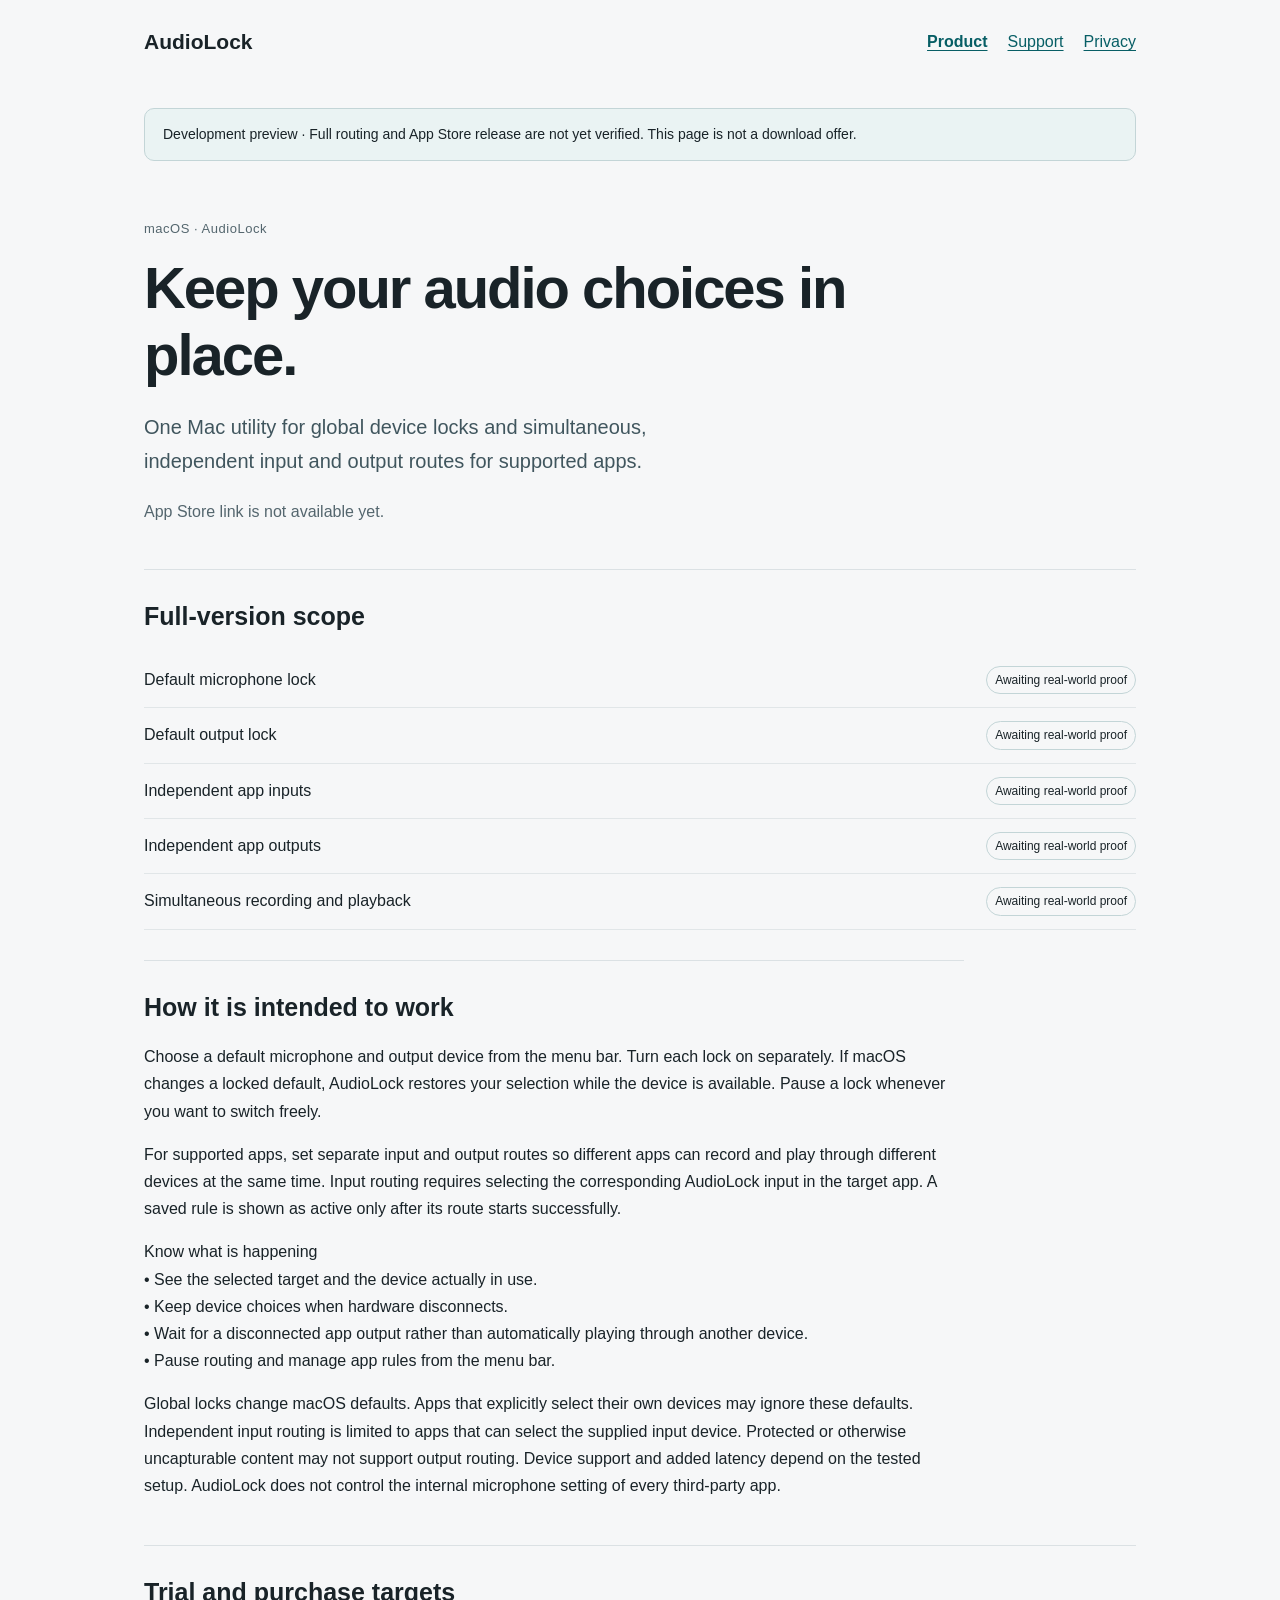
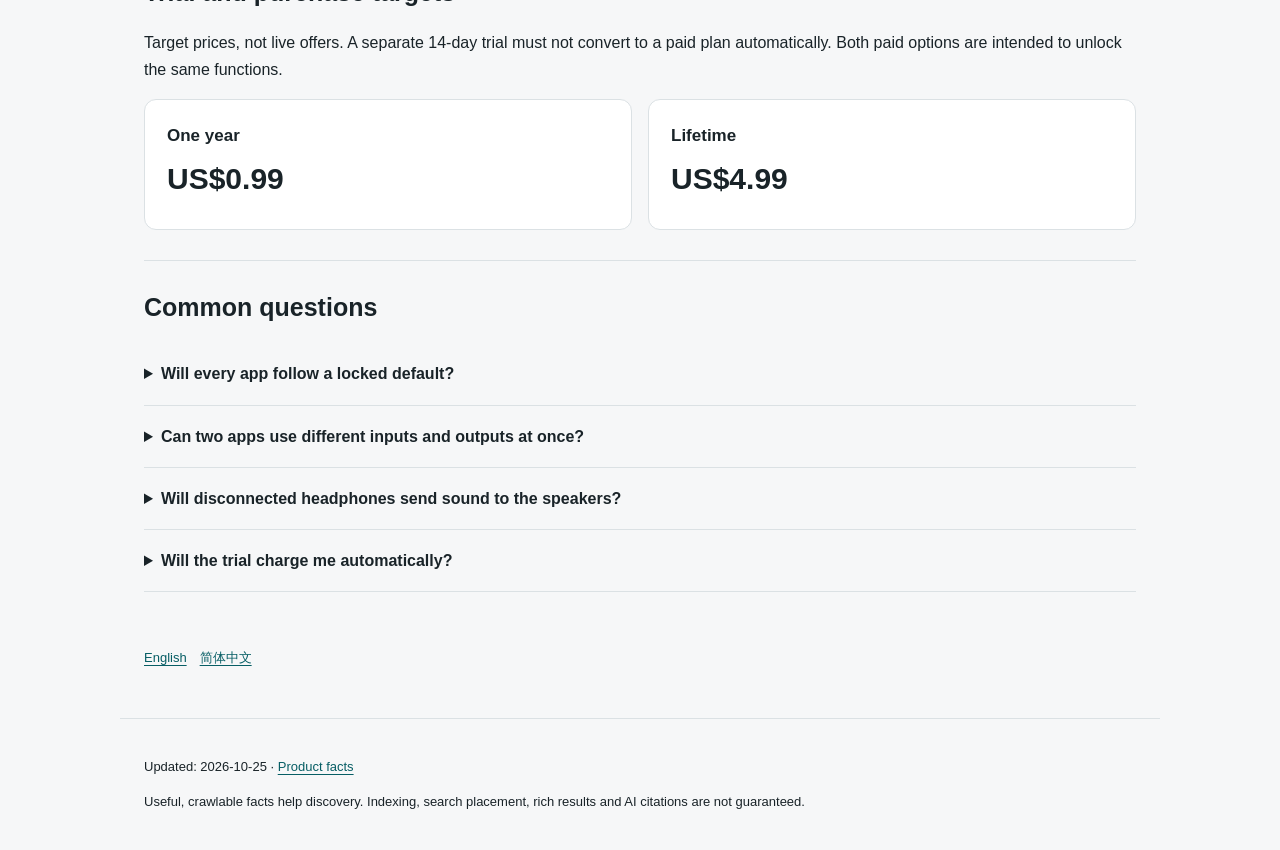
==== en-US/index.html @ 886449f1 "docs: publish AudioLock prelaunch support pages" ====
<!doctype html>
<html lang="en-US"><head><meta charset="utf-8"><meta name="viewport" content="width=device-width,initial-scale=1"><meta name="robots" content="noindex,follow"><title>AudioLock: Audio Device Lock</title><meta name="description" content="One Mac utility for global device locks and simultaneous, independent input and output routes for supported apps.">
<link rel="alternate" hreflang="en-US" href="../en-US/index.html">
<link rel="alternate" hreflang="zh-Hans" href="../zh-Hans/index.html">
<link rel="alternate" hreflang="x-default" href="../en-US/index.html"><link rel="stylesheet" href="../styles.css"><script type="application/ld+json">{"@context": "https://schema.org", "@type": "SoftwareApplication", "name": "AudioLock", "operatingSystem": "macOS", "applicationCategory": "UtilitiesApplication", "inLanguage": "en-US", "description": "One Mac utility for global device locks and simultaneous, independent input and output routes for supported apps.", "creativeWorkStatus": "In development"}</script></head><body><header><div class="top"><a class="brand" href="index.html">AudioLock</a><nav aria-label="AudioLock"><a href="index.html" aria-current="page">Product</a><a href="support.html">Support</a><a href="privacy.html">Privacy</a></nav></div></header><main><aside class="notice">Development preview · Full routing and App Store release are not yet verified. This page is not a download offer.</aside><section class="hero"><p class="eyebrow">macOS · AudioLock</p><h1>Keep your audio choices in place.</h1><p class="lead">One Mac utility for global device locks and simultaneous, independent input and output routes for supported apps.</p><p class="muted">App Store link is not available yet.</p></section><section class="section"><h2>Full-version scope</h2><div class="capability"><span>Default microphone lock</span><span class="state">Awaiting real-world proof</span></div><div class="capability"><span>Default output lock</span><span class="state">Awaiting real-world proof</span></div><div class="capability"><span>Independent app inputs</span><span class="state">Awaiting real-world proof</span></div><div class="capability"><span>Independent app outputs</span><span class="state">Awaiting real-world proof</span></div><div class="capability"><span>Simultaneous recording and playback</span><span class="state">Awaiting real-world proof</span></div></section><section class="section copy"><h2>How it is intended to work</h2><p>Choose a default microphone and output device from the menu bar. Turn each lock on separately. If macOS changes a locked default, AudioLock restores your selection while the device is available. Pause a lock whenever you want to switch freely.</p><p>For supported apps, set separate input and output routes so different apps can record and play through different devices at the same time. Input routing requires selecting the corresponding AudioLock input in the target app. A saved rule is shown as active only after its route starts successfully.</p><p>Know what is happening
• See the selected target and the device actually in use.
• Keep device choices when hardware disconnects.
• Wait for a disconnected app output rather than automatically playing through another device.
• Pause routing and manage app rules from the menu bar.</p><p>Global locks change macOS defaults. Apps that explicitly select their own devices may ignore these defaults. Independent input routing is limited to apps that can select the supplied input device. Protected or otherwise uncapturable content may not support output routing. Device support and added latency depend on the tested setup. AudioLock does not control the internal microphone setting of every third-party app.</p></section><section class="section"><h2>Trial and purchase targets</h2><p>Target prices, not live offers. A separate 14-day trial must not convert to a paid plan automatically. Both paid options are intended to unlock the same functions.</p><div class="grid"><div class="card"><h3>One year</h3><p class="price">US$0.99</p></div><div class="card"><h3>Lifetime</h3><p class="price">US$4.99</p></div></div></section><section class="section"><h2>Common questions</h2><details><summary>Will every app follow a locked default?</summary><p>No. Apps that explicitly choose a device can ignore the system default. Independent input requires selecting the supplied AudioLock input in a supported app.</p></details><details><summary>Can two apps use different inputs and outputs at once?</summary><p>That is the full-version goal. It remains unverified until two real apps pass simultaneous four-path testing; a saved rule is not proof of delivery.</p></details><details><summary>Will disconnected headphones send sound to the speakers?</summary><p>The output design keeps capture active and discards audio while waiting for the target. Real disconnect and crash behavior still requires verification; there is no blanket no-speaker guarantee.</p></details><details><summary>Will the trial charge me automatically?</summary><p>The required trial is separate and has no automatic paid conversion. Target prices are US$0.99 for one year or US$4.99 lifetime. Products and trial policy are still being validated.</p></details></section><div class="languages" aria-label="Language"><a href="../en-US/index.html" lang="en-US" hreflang="en-US">English</a><a href="../zh-Hans/index.html" lang="zh-Hans" hreflang="zh-Hans">简体中文</a></div></main><footer><p>Updated: 2026-10-25 · <a href="../facts.json">Product facts</a></p><p>Useful, crawlable facts help discovery. Indexing, search placement, rich results and AI citations are not guaranteed.</p></footer></body></html>
---- styles.css ----
*{box-sizing:border-box}html{color-scheme:light dark}body{margin:0;background:#f6f7f8;color:#192328;font:16px/1.7 -apple-system,BlinkMacSystemFont,'Segoe UI',sans-serif}a{color:#075e65;text-underline-offset:3px}a:focus-visible{outline:3px solid #00a2ae;outline-offset:4px}header,main,footer{max-width:1040px;margin:auto;padding:24px}.top{display:flex;align-items:center;justify-content:space-between;gap:24px;flex-wrap:wrap}.brand{font-size:21px;font-weight:650;text-decoration:none;color:inherit}nav{display:flex;flex-wrap:wrap;gap:20px}nav a[aria-current=page]{font-weight:650}.notice{border:1px solid #c3d5d7;background:#eaf3f3;padding:14px 18px;border-radius:10px;font-size:14px}.hero{max-width:780px;padding:44px 0 28px}.eyebrow{font-size:13px;color:#54666e;letter-spacing:.04em}h1{font-size:clamp(32px,5.5vw,58px);line-height:1.16;letter-spacing:-.035em;margin:12px 0 22px;font-weight:650}h2{font-size:25px;line-height:1.3;margin:0 0 20px}h3{font-size:17px;margin:0 0 6px}.lead{font-size:20px;color:#40565e;text-wrap:balance}.section{padding:30px 0;border-top:1px solid #dbe1e4}.grid{display:grid;grid-template-columns:repeat(auto-fit,minmax(250px,1fr));gap:16px}.card{background:#fff;border:1px solid #dbe1e4;border-radius:12px;padding:22px}.card p{margin:7px 0}.muted,small{color:#54666e}.state{font-size:12px;border:1px solid #c3d5d7;border-radius:30px;padding:3px 8px;white-space:nowrap}.capability{display:flex;justify-content:space-between;gap:18px;padding:13px 0;border-bottom:1px solid #e1e6e8}.price{font-size:30px;font-weight:650;line-height:1.4}.copy{max-width:820px}.copy p{white-space:pre-line}details{padding:17px 0;border-bottom:1px solid #dbe1e4}summary{cursor:pointer;font-weight:600}details p{max-width:820px}.languages{font-size:13px;display:flex;gap:13px;flex-wrap:wrap;margin:25px 0}footer{border-top:1px solid #dbe1e4;font-size:13px}li{margin:9px 0}.button{display:inline-block;border-radius:8px;background:#075e65;color:white;padding:10px 16px;text-decoration:none;font-weight:600}@media(prefers-color-scheme:dark){body{background:#171d20;color:#edf2f4}a{color:#8cdbde}.lead,.muted,small,.eyebrow{color:#adbfc6}.card{background:#20292e;border-color:#3b4b53}.notice{background:#21383a;border-color:#456369}.section,footer,details,.capability{border-color:#3b4b53}.state{border-color:#60777d}.button{color:#fff;background:#23666b}}@media(max-width:600px){header,main,footer{padding:18px}.hero{padding-top:22px}.state{white-space:normal}.capability{align-items:start}.lead{font-size:18px}}
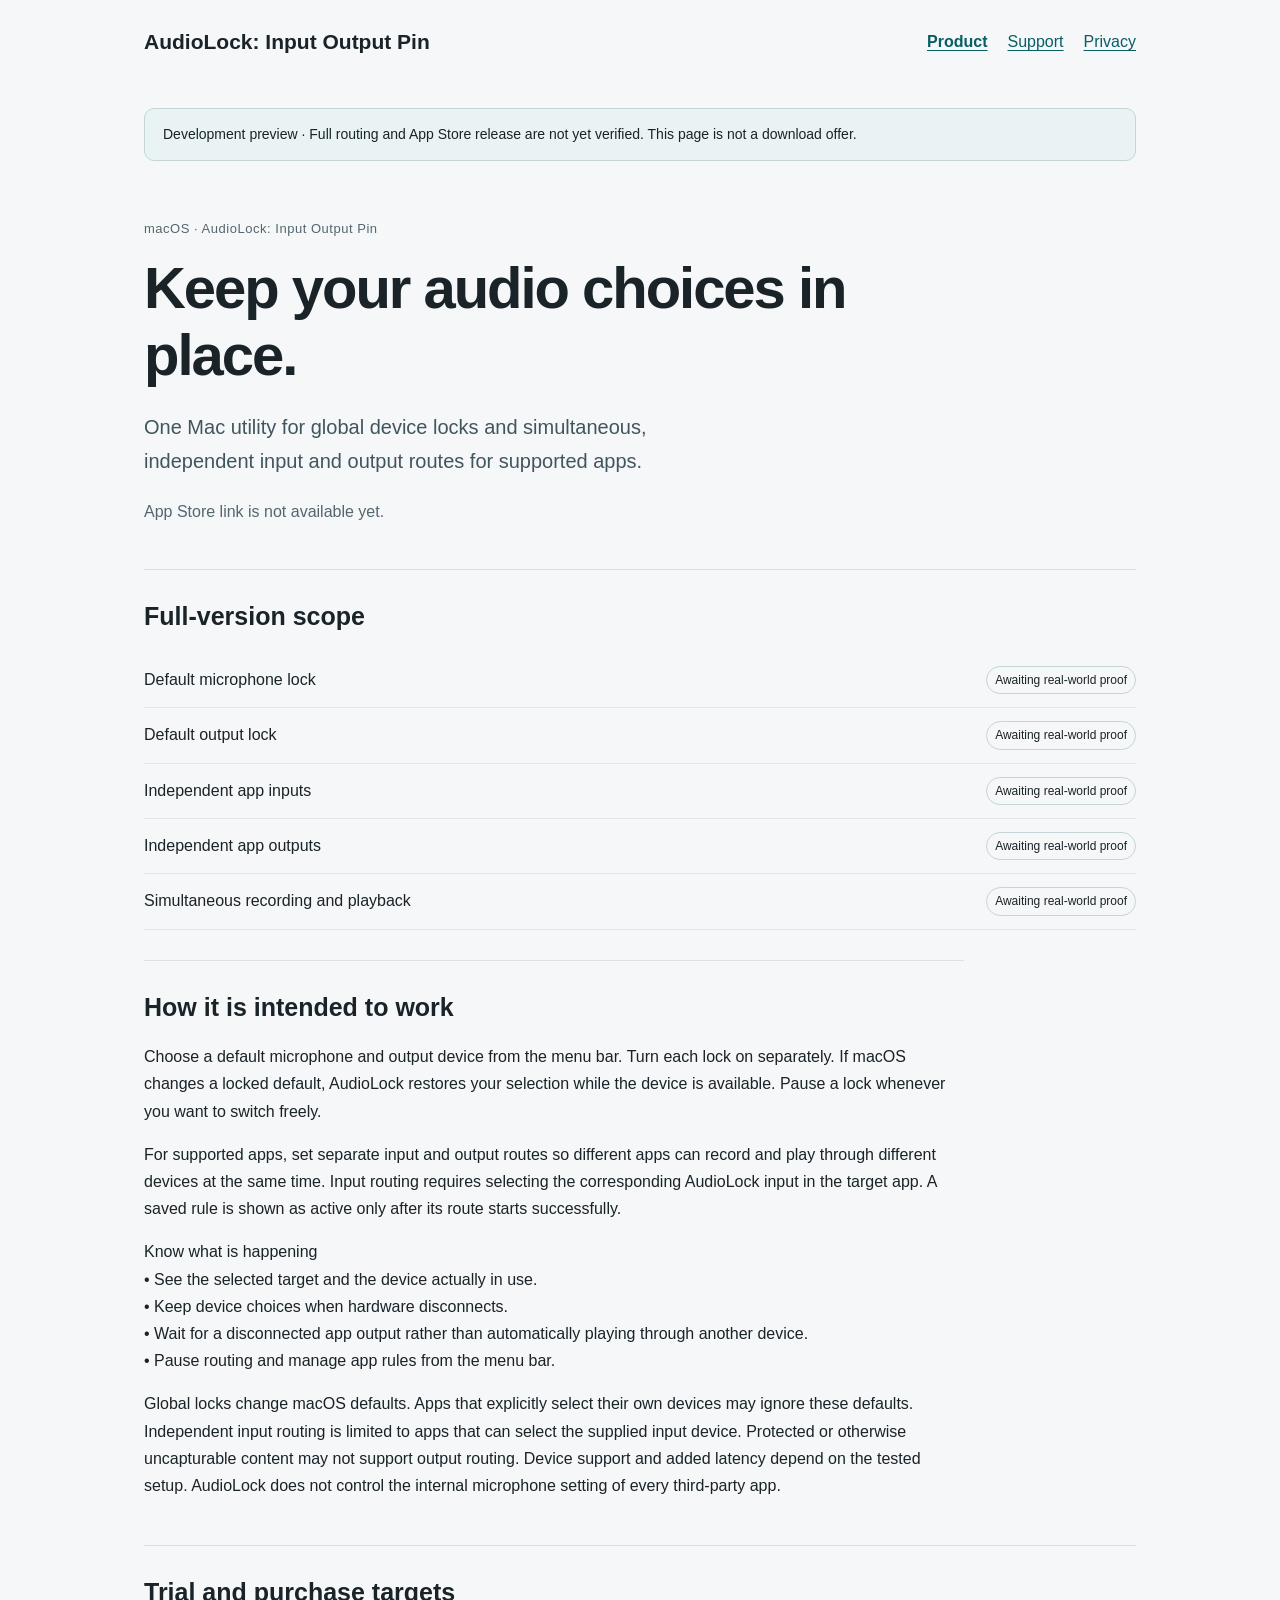
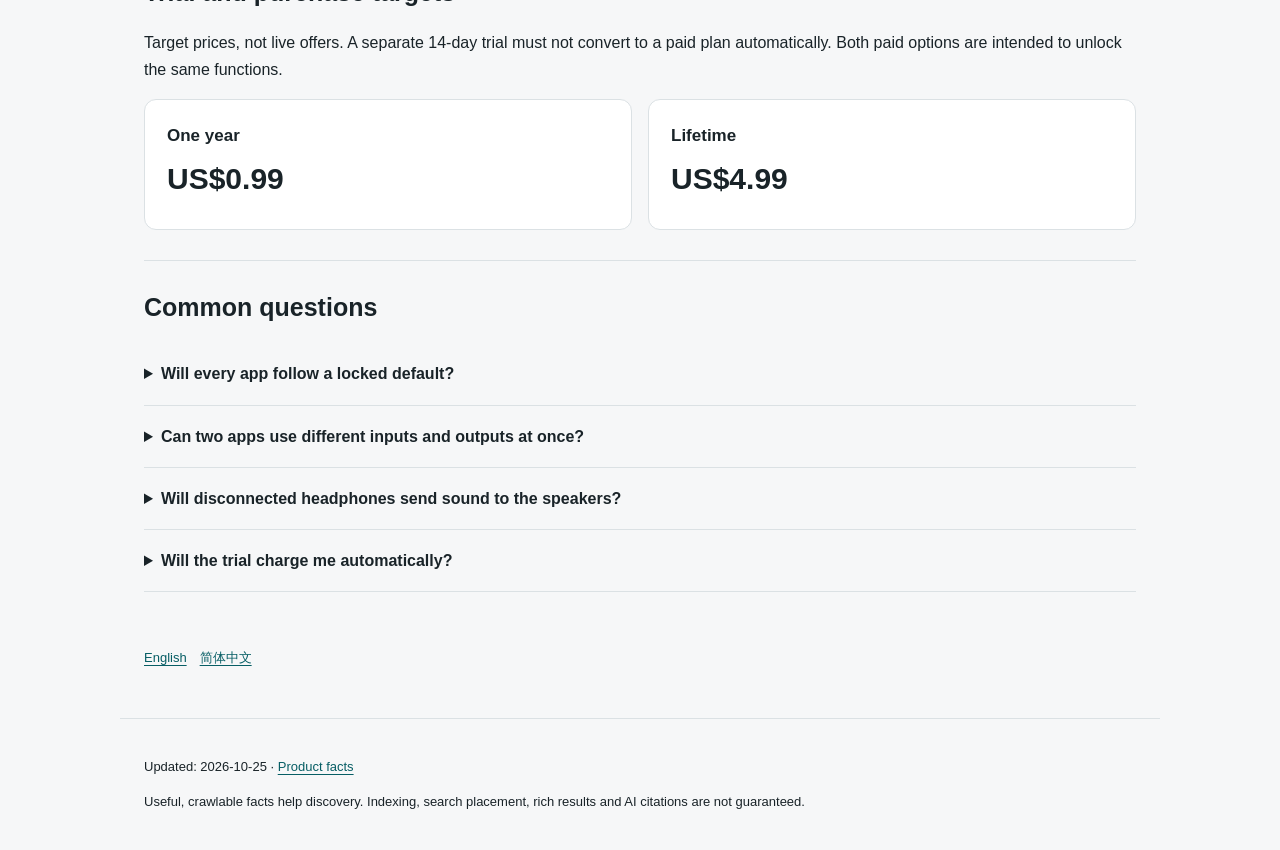
==== commit 7ff8b8e2: "docs: add verified Pages canonical and support URLs" ====
--- a/en-US/index.html
+++ b/en-US/index.html
@@ -1,8 +1,8 @@
 <!doctype html>
-<html lang="en-US"><head><meta charset="utf-8"><meta name="viewport" content="width=device-width,initial-scale=1"><meta name="robots" content="noindex,follow"><title>AudioLock: Audio Device Lock</title><meta name="description" content="One Mac utility for global device locks and simultaneous, independent input and output routes for supported apps.">
-<link rel="alternate" hreflang="en-US" href="../en-US/index.html">
-<link rel="alternate" hreflang="zh-Hans" href="../zh-Hans/index.html">
-<link rel="alternate" hreflang="x-default" href="../en-US/index.html"><link rel="stylesheet" href="../styles.css"><script type="application/ld+json">{"@context": "https://schema.org", "@type": "SoftwareApplication", "name": "AudioLock", "operatingSystem": "macOS", "applicationCategory": "UtilitiesApplication", "inLanguage": "en-US", "description": "One Mac utility for global device locks and simultaneous, independent input and output routes for supported apps.", "creativeWorkStatus": "In development"}</script></head><body><header><div class="top"><a class="brand" href="index.html">AudioLock</a><nav aria-label="AudioLock"><a href="index.html" aria-current="page">Product</a><a href="support.html">Support</a><a href="privacy.html">Privacy</a></nav></div></header><main><aside class="notice">Development preview · Full routing and App Store release are not yet verified. This page is not a download offer.</aside><section class="hero"><p class="eyebrow">macOS · AudioLock</p><h1>Keep your audio choices in place.</h1><p class="lead">One Mac utility for global device locks and simultaneous, independent input and output routes for supported apps.</p><p class="muted">App Store link is not available yet.</p></section><section class="section"><h2>Full-version scope</h2><div class="capability"><span>Default microphone lock</span><span class="state">Awaiting real-world proof</span></div><div class="capability"><span>Default output lock</span><span class="state">Awaiting real-world proof</span></div><div class="capability"><span>Independent app inputs</span><span class="state">Awaiting real-world proof</span></div><div class="capability"><span>Independent app outputs</span><span class="state">Awaiting real-world proof</span></div><div class="capability"><span>Simultaneous recording and playback</span><span class="state">Awaiting real-world proof</span></div></section><section class="section copy"><h2>How it is intended to work</h2><p>Choose a default microphone and output device from the menu bar. Turn each lock on separately. If macOS changes a locked default, AudioLock restores your selection while the device is available. Pause a lock whenever you want to switch freely.</p><p>For supported apps, set separate input and output routes so different apps can record and play through different devices at the same time. Input routing requires selecting the corresponding AudioLock input in the target app. A saved rule is shown as active only after its route starts successfully.</p><p>Know what is happening
+<html lang="en-US"><head><meta charset="utf-8"><meta name="viewport" content="width=device-width,initial-scale=1"><meta name="robots" content="noindex,follow"><title>AudioLock: Audio Device Lock</title><meta name="description" content="One Mac utility for global device locks and simultaneous, independent input and output routes for supported apps."><link rel="canonical" href="https://kaylaoneal.github.io/audiolock-support/en-US/index.html">
+<link rel="alternate" hreflang="en-US" href="https://kaylaoneal.github.io/audiolock-support/en-US/index.html">
+<link rel="alternate" hreflang="zh-Hans" href="https://kaylaoneal.github.io/audiolock-support/zh-Hans/index.html">
+<link rel="alternate" hreflang="x-default" href="https://kaylaoneal.github.io/audiolock-support/en-US/index.html"><link rel="stylesheet" href="../styles.css"><script type="application/ld+json">{"@context": "https://schema.org", "@type": "SoftwareApplication", "name": "AudioLock: Input Output Pin", "operatingSystem": "macOS", "applicationCategory": "UtilitiesApplication", "inLanguage": "en-US", "description": "One Mac utility for global device locks and simultaneous, independent input and output routes for supported apps.", "creativeWorkStatus": "In development", "url": "https://kaylaoneal.github.io/audiolock-support/en-US/index.html"}</script></head><body><header><div class="top"><a class="brand" href="index.html">AudioLock: Input Output Pin</a><nav aria-label="AudioLock: Input Output Pin"><a href="index.html" aria-current="page">Product</a><a href="support.html">Support</a><a href="privacy.html">Privacy</a></nav></div></header><main><aside class="notice">Development preview · Full routing and App Store release are not yet verified. This page is not a download offer.</aside><section class="hero"><p class="eyebrow">macOS · AudioLock: Input Output Pin</p><h1>Keep your audio choices in place.</h1><p class="lead">One Mac utility for global device locks and simultaneous, independent input and output routes for supported apps.</p><p class="muted">App Store link is not available yet.</p></section><section class="section"><h2>Full-version scope</h2><div class="capability"><span>Default microphone lock</span><span class="state">Awaiting real-world proof</span></div><div class="capability"><span>Default output lock</span><span class="state">Awaiting real-world proof</span></div><div class="capability"><span>Independent app inputs</span><span class="state">Awaiting real-world proof</span></div><div class="capability"><span>Independent app outputs</span><span class="state">Awaiting real-world proof</span></div><div class="capability"><span>Simultaneous recording and playback</span><span class="state">Awaiting real-world proof</span></div></section><section class="section copy"><h2>How it is intended to work</h2><p>Choose a default microphone and output device from the menu bar. Turn each lock on separately. If macOS changes a locked default, AudioLock restores your selection while the device is available. Pause a lock whenever you want to switch freely.</p><p>For supported apps, set separate input and output routes so different apps can record and play through different devices at the same time. Input routing requires selecting the corresponding AudioLock input in the target app. A saved rule is shown as active only after its route starts successfully.</p><p>Know what is happening
 • See the selected target and the device actually in use.
 • Keep device choices when hardware disconnects.
 • Wait for a disconnected app output rather than automatically playing through another device.
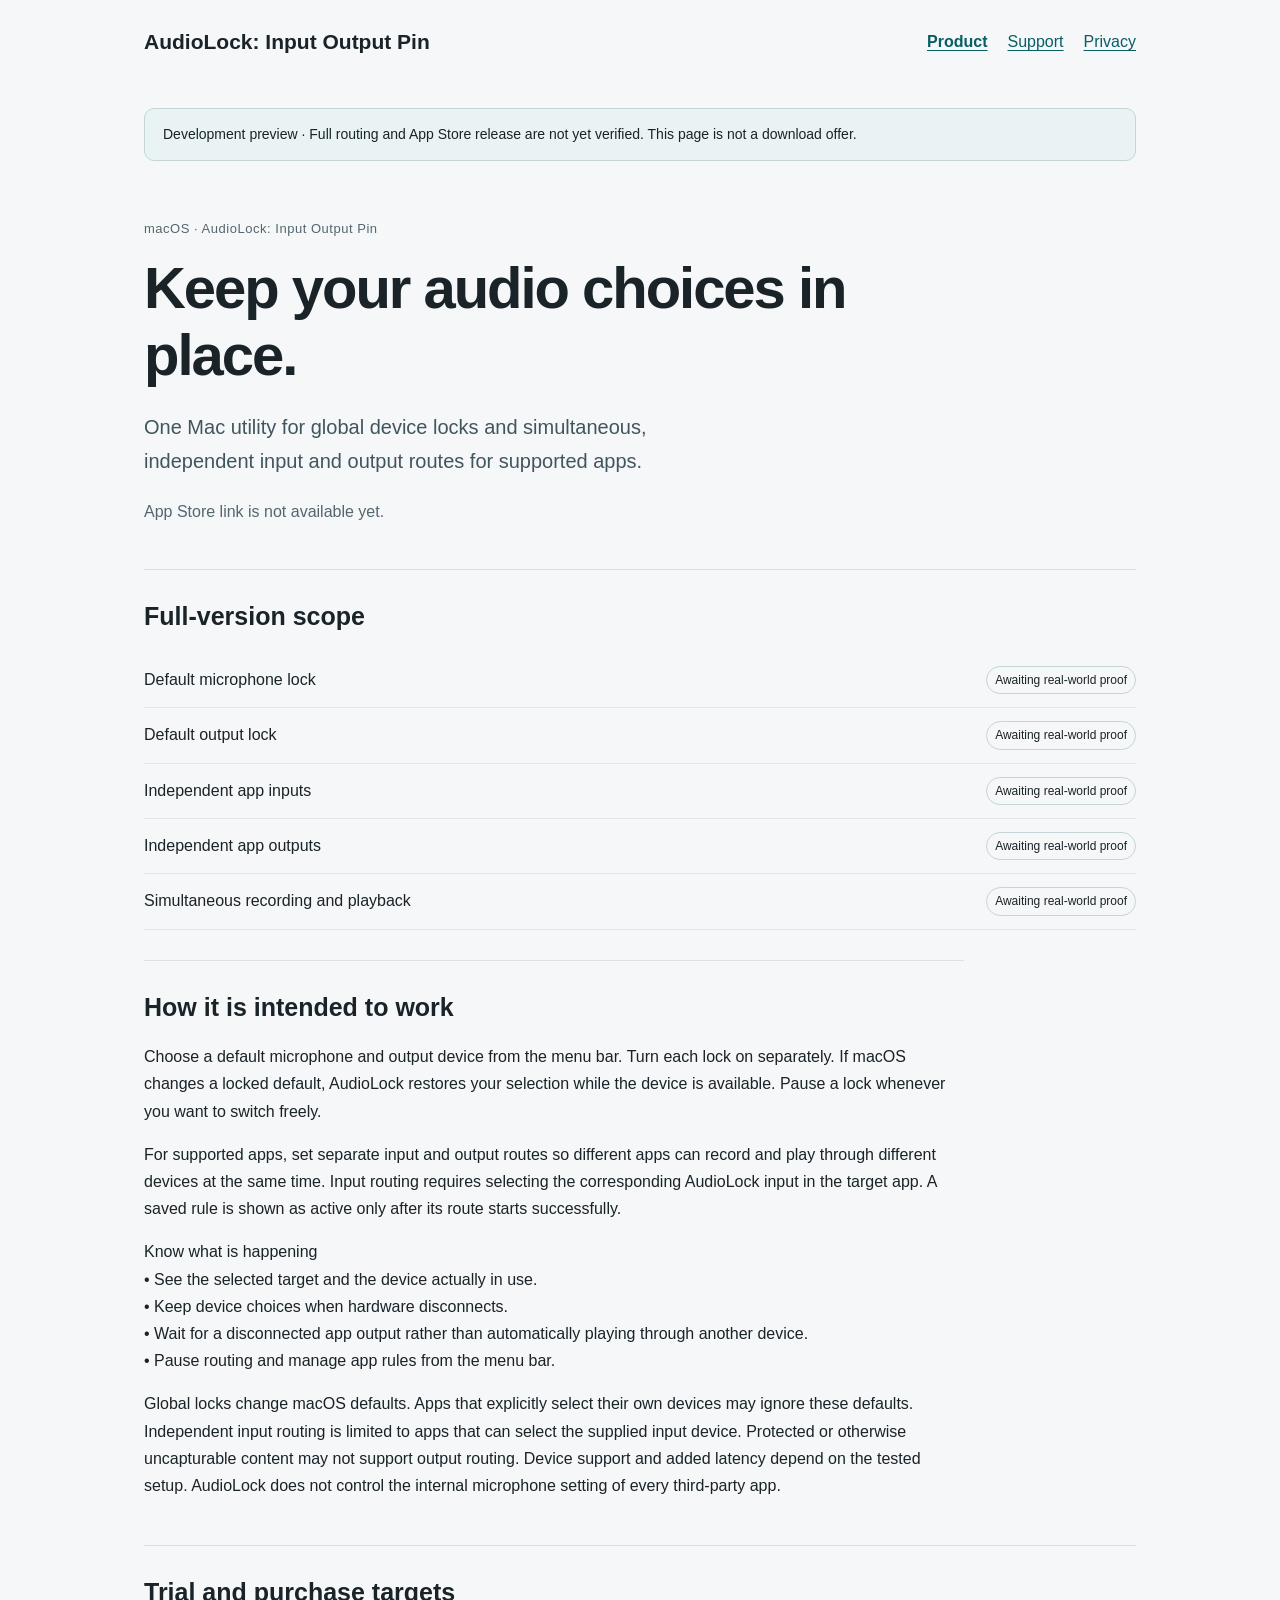
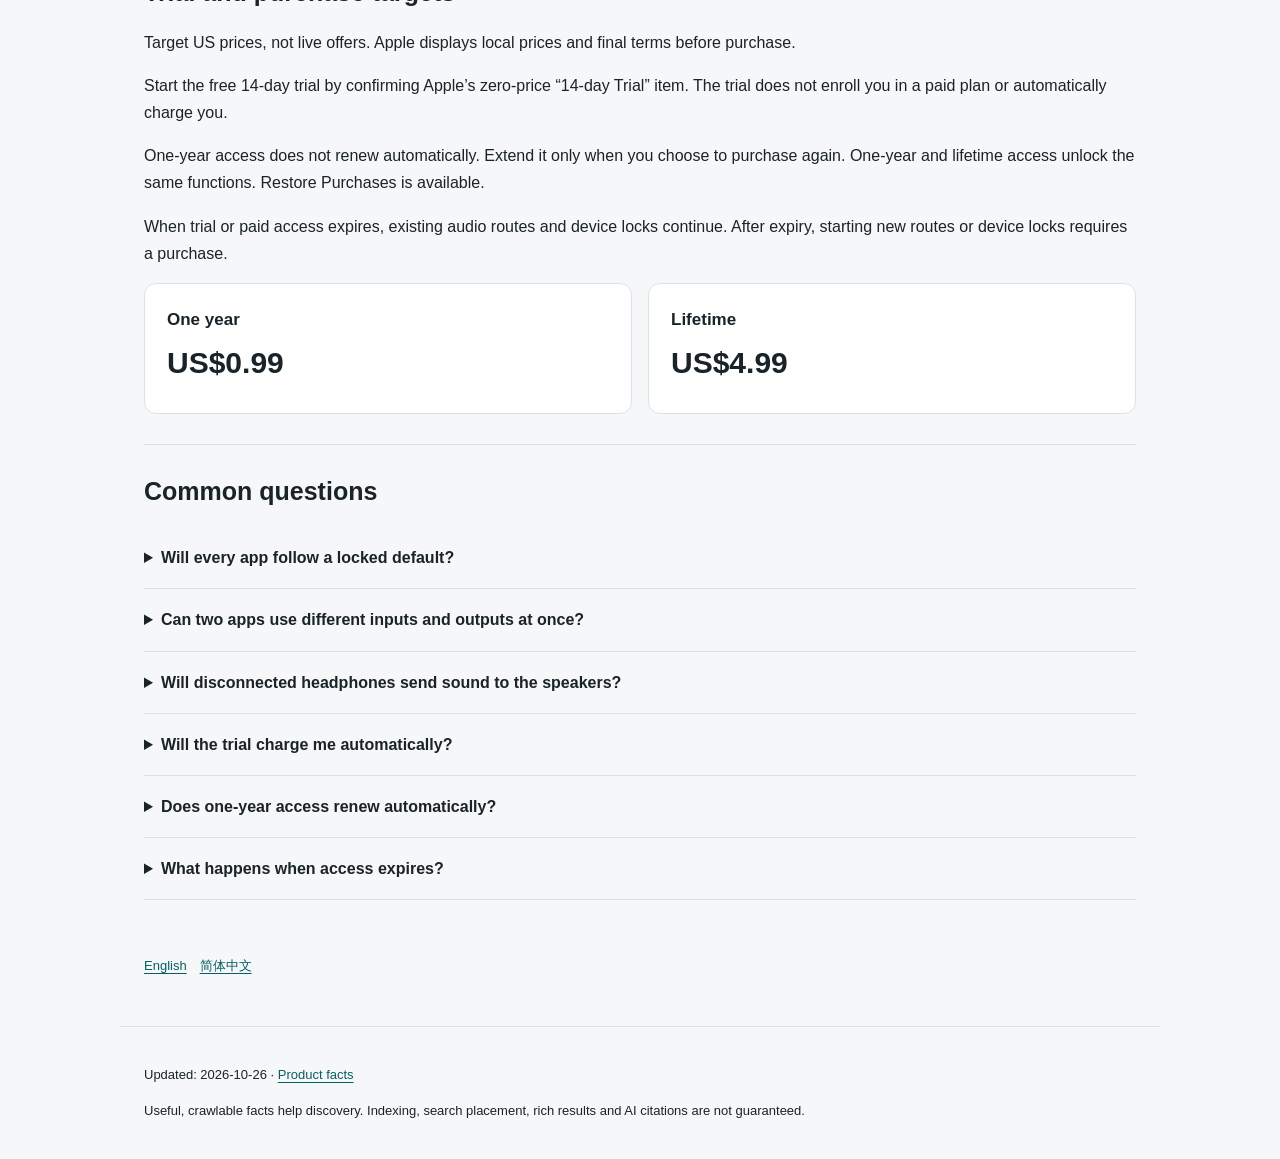
==== commit d12080de: "docs: align AudioLock brand and purchase policy" ====
--- a/en-US/index.html
+++ b/en-US/index.html
@@ -1,9 +1,9 @@
 <!doctype html>
-<html lang="en-US"><head><meta charset="utf-8"><meta name="viewport" content="width=device-width,initial-scale=1"><meta name="robots" content="noindex,follow"><title>AudioLock: Audio Device Lock</title><meta name="description" content="One Mac utility for global device locks and simultaneous, independent input and output routes for supported apps."><link rel="canonical" href="https://kaylaoneal.github.io/audiolock-support/en-US/index.html">
+<html lang="en-US"><head><meta charset="utf-8"><meta name="viewport" content="width=device-width,initial-scale=1"><meta name="robots" content="noindex,follow"><title>AudioLock: Input Output Pin</title><meta name="description" content="One Mac utility for global device locks and simultaneous, independent input and output routes for supported apps."><link rel="canonical" href="https://kaylaoneal.github.io/audiolock-support/en-US/index.html">
 <link rel="alternate" hreflang="en-US" href="https://kaylaoneal.github.io/audiolock-support/en-US/index.html">
 <link rel="alternate" hreflang="zh-Hans" href="https://kaylaoneal.github.io/audiolock-support/zh-Hans/index.html">
 <link rel="alternate" hreflang="x-default" href="https://kaylaoneal.github.io/audiolock-support/en-US/index.html"><link rel="stylesheet" href="../styles.css"><script type="application/ld+json">{"@context": "https://schema.org", "@type": "SoftwareApplication", "name": "AudioLock: Input Output Pin", "operatingSystem": "macOS", "applicationCategory": "UtilitiesApplication", "inLanguage": "en-US", "description": "One Mac utility for global device locks and simultaneous, independent input and output routes for supported apps.", "creativeWorkStatus": "In development", "url": "https://kaylaoneal.github.io/audiolock-support/en-US/index.html"}</script></head><body><header><div class="top"><a class="brand" href="index.html">AudioLock: Input Output Pin</a><nav aria-label="AudioLock: Input Output Pin"><a href="index.html" aria-current="page">Product</a><a href="support.html">Support</a><a href="privacy.html">Privacy</a></nav></div></header><main><aside class="notice">Development preview · Full routing and App Store release are not yet verified. This page is not a download offer.</aside><section class="hero"><p class="eyebrow">macOS · AudioLock: Input Output Pin</p><h1>Keep your audio choices in place.</h1><p class="lead">One Mac utility for global device locks and simultaneous, independent input and output routes for supported apps.</p><p class="muted">App Store link is not available yet.</p></section><section class="section"><h2>Full-version scope</h2><div class="capability"><span>Default microphone lock</span><span class="state">Awaiting real-world proof</span></div><div class="capability"><span>Default output lock</span><span class="state">Awaiting real-world proof</span></div><div class="capability"><span>Independent app inputs</span><span class="state">Awaiting real-world proof</span></div><div class="capability"><span>Independent app outputs</span><span class="state">Awaiting real-world proof</span></div><div class="capability"><span>Simultaneous recording and playback</span><span class="state">Awaiting real-world proof</span></div></section><section class="section copy"><h2>How it is intended to work</h2><p>Choose a default microphone and output device from the menu bar. Turn each lock on separately. If macOS changes a locked default, AudioLock restores your selection while the device is available. Pause a lock whenever you want to switch freely.</p><p>For supported apps, set separate input and output routes so different apps can record and play through different devices at the same time. Input routing requires selecting the corresponding AudioLock input in the target app. A saved rule is shown as active only after its route starts successfully.</p><p>Know what is happening
 • See the selected target and the device actually in use.
 • Keep device choices when hardware disconnects.
 • Wait for a disconnected app output rather than automatically playing through another device.
-• Pause routing and manage app rules from the menu bar.</p><p>Global locks change macOS defaults. Apps that explicitly select their own devices may ignore these defaults. Independent input routing is limited to apps that can select the supplied input device. Protected or otherwise uncapturable content may not support output routing. Device support and added latency depend on the tested setup. AudioLock does not control the internal microphone setting of every third-party app.</p></section><section class="section"><h2>Trial and purchase targets</h2><p>Target prices, not live offers. A separate 14-day trial must not convert to a paid plan automatically. Both paid options are intended to unlock the same functions.</p><div class="grid"><div class="card"><h3>One year</h3><p class="price">US$0.99</p></div><div class="card"><h3>Lifetime</h3><p class="price">US$4.99</p></div></div></section><section class="section"><h2>Common questions</h2><details><summary>Will every app follow a locked default?</summary><p>No. Apps that explicitly choose a device can ignore the system default. Independent input requires selecting the supplied AudioLock input in a supported app.</p></details><details><summary>Can two apps use different inputs and outputs at once?</summary><p>That is the full-version goal. It remains unverified until two real apps pass simultaneous four-path testing; a saved rule is not proof of delivery.</p></details><details><summary>Will disconnected headphones send sound to the speakers?</summary><p>The output design keeps capture active and discards audio while waiting for the target. Real disconnect and crash behavior still requires verification; there is no blanket no-speaker guarantee.</p></details><details><summary>Will the trial charge me automatically?</summary><p>The required trial is separate and has no automatic paid conversion. Target prices are US$0.99 for one year or US$4.99 lifetime. Products and trial policy are still being validated.</p></details></section><div class="languages" aria-label="Language"><a href="../en-US/index.html" lang="en-US" hreflang="en-US">English</a><a href="../zh-Hans/index.html" lang="zh-Hans" hreflang="zh-Hans">简体中文</a></div></main><footer><p>Updated: 2026-10-25 · <a href="../facts.json">Product facts</a></p><p>Useful, crawlable facts help discovery. Indexing, search placement, rich results and AI citations are not guaranteed.</p></footer></body></html>
+• Pause routing and manage app rules from the menu bar.</p><p>Global locks change macOS defaults. Apps that explicitly select their own devices may ignore these defaults. Independent input routing is limited to apps that can select the supplied input device. Protected or otherwise uncapturable content may not support output routing. Device support and added latency depend on the tested setup. AudioLock does not control the internal microphone setting of every third-party app.</p></section><section class="section"><h2>Trial and purchase targets</h2><p>Target US prices, not live offers. Apple displays local prices and final terms before purchase.</p><p>Start the free 14-day trial by confirming Apple’s zero-price “14-day Trial” item. The trial does not enroll you in a paid plan or automatically charge you.</p><p>One-year access does not renew automatically. Extend it only when you choose to purchase again. One-year and lifetime access unlock the same functions. Restore Purchases is available.</p><p>When trial or paid access expires, existing audio routes and device locks continue. After expiry, starting new routes or device locks requires a purchase.</p><div class="grid"><div class="card"><h3>One year</h3><p class="price">US$0.99</p></div><div class="card"><h3>Lifetime</h3><p class="price">US$4.99</p></div></div></section><section class="section"><h2>Common questions</h2><details><summary>Will every app follow a locked default?</summary><p>No. Apps that explicitly choose a device can ignore the system default. Independent input requires selecting the supplied AudioLock input in a supported app.</p></details><details><summary>Can two apps use different inputs and outputs at once?</summary><p>That is the full-version goal. It remains unverified until two real apps pass simultaneous four-path testing; a saved rule is not proof of delivery.</p></details><details><summary>Will disconnected headphones send sound to the speakers?</summary><p>The output design keeps capture active and discards audio while waiting for the target. Real disconnect and crash behavior still requires verification; there is no blanket no-speaker guarantee.</p></details><details><summary>Will the trial charge me automatically?</summary><p>No. Confirm Apple’s zero-price “14-day Trial” item to start 14 free days. It does not enroll you in a paid plan or automatically charge you.</p></details><details><summary>Does one-year access renew automatically?</summary><p>No. One-year access does not renew automatically. Extend it only when you choose to purchase again. Both paid options unlock the same functions.</p></details><details><summary>What happens when access expires?</summary><p>Existing audio routes and device locks continue. After expiry, new routes or device locks require a purchase. Restore Purchases is available for your purchases.</p></details></section><div class="languages" aria-label="Language"><a href="../en-US/index.html" lang="en-US" hreflang="en-US">English</a><a href="../zh-Hans/index.html" lang="zh-Hans" hreflang="zh-Hans">简体中文</a></div></main><footer><p>Updated: 2026-10-26 · <a href="../facts.json">Product facts</a></p><p>Useful, crawlable facts help discovery. Indexing, search placement, rich results and AI citations are not guaranteed.</p></footer></body></html>
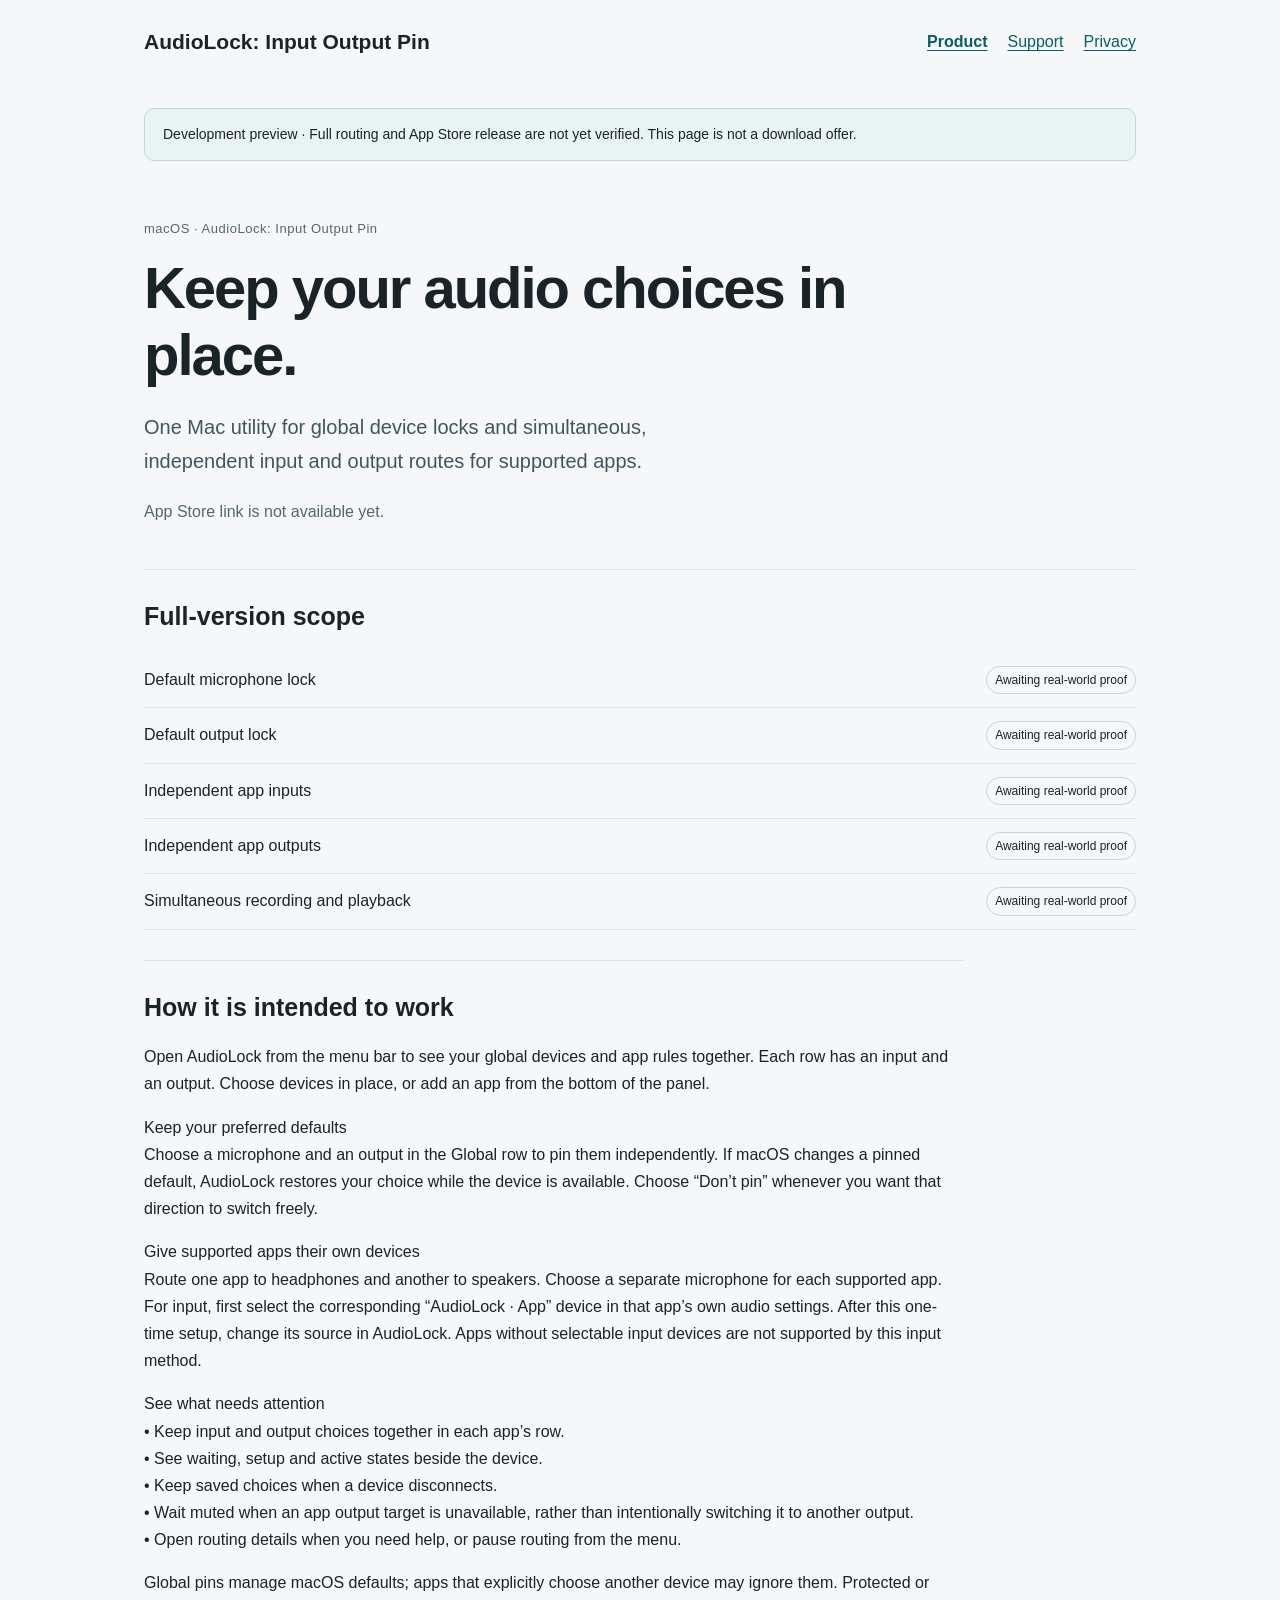
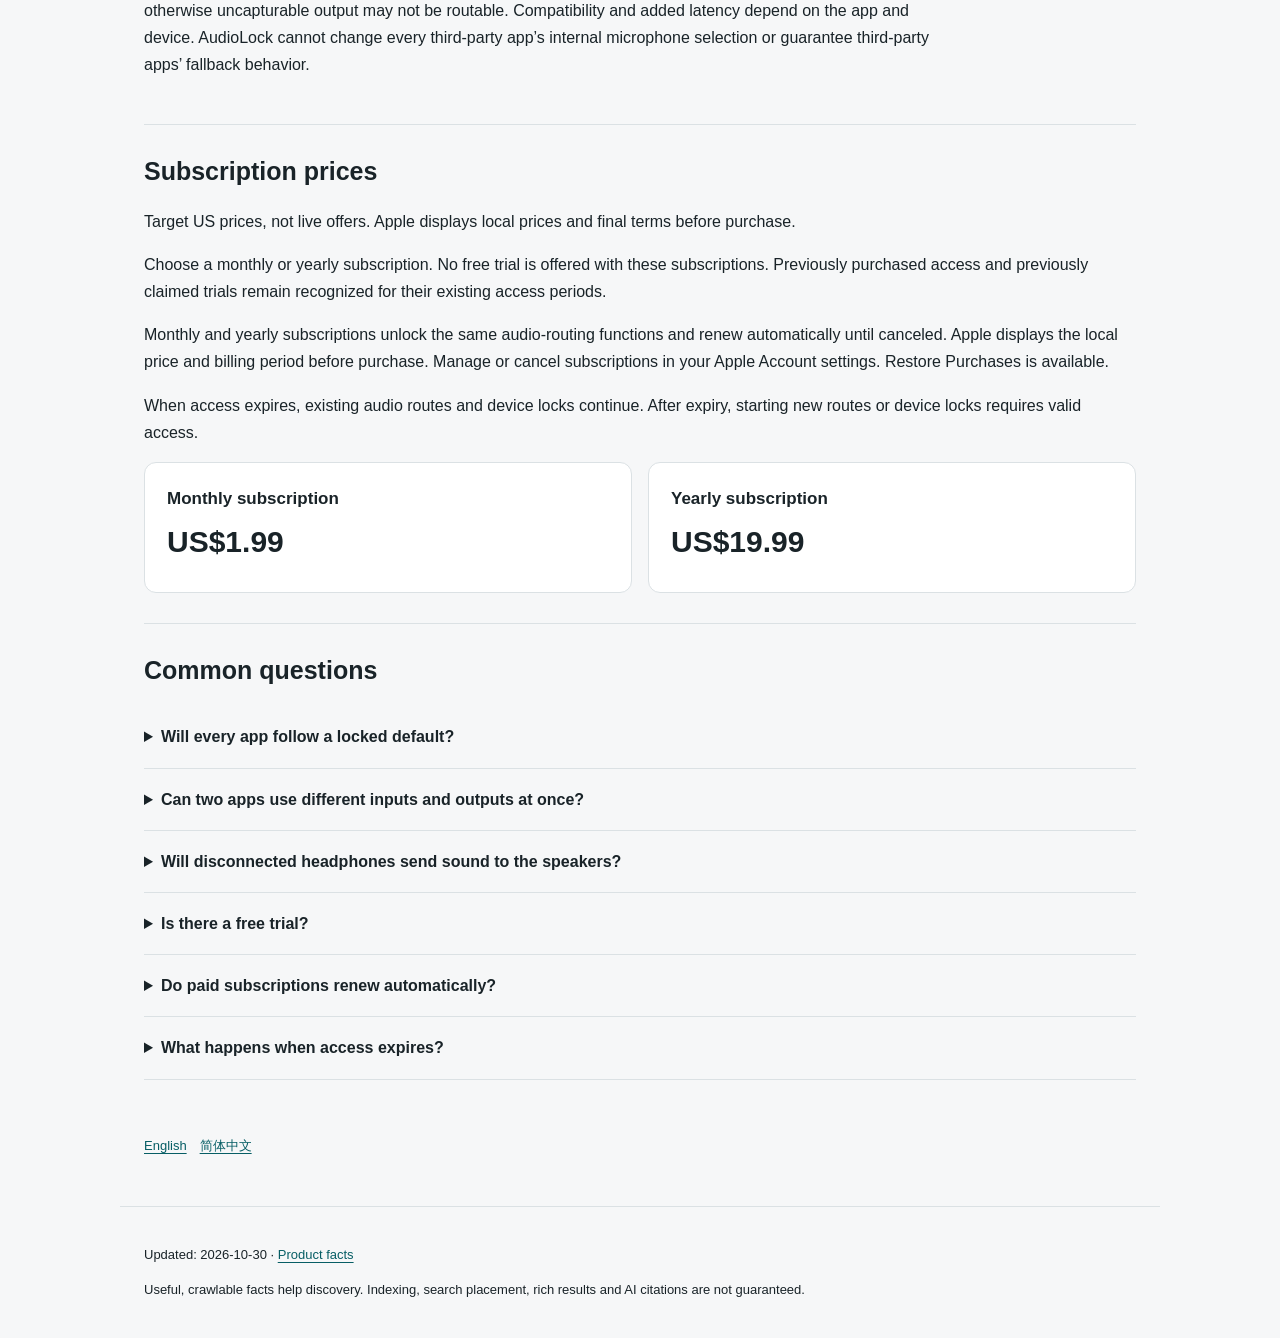
==== commit 288b729b: "docs: update monthly and yearly subscription information" ====
--- a/en-US/index.html
+++ b/en-US/index.html
@@ -2,8 +2,11 @@
 <html lang="en-US"><head><meta charset="utf-8"><meta name="viewport" content="width=device-width,initial-scale=1"><meta name="robots" content="noindex,follow"><title>AudioLock: Input Output Pin</title><meta name="description" content="One Mac utility for global device locks and simultaneous, independent input and output routes for supported apps."><link rel="canonical" href="https://kaylaoneal.github.io/audiolock-support/en-US/index.html">
 <link rel="alternate" hreflang="en-US" href="https://kaylaoneal.github.io/audiolock-support/en-US/index.html">
 <link rel="alternate" hreflang="zh-Hans" href="https://kaylaoneal.github.io/audiolock-support/zh-Hans/index.html">
-<link rel="alternate" hreflang="x-default" href="https://kaylaoneal.github.io/audiolock-support/en-US/index.html"><link rel="stylesheet" href="../styles.css"><script type="application/ld+json">{"@context": "https://schema.org", "@type": "SoftwareApplication", "name": "AudioLock: Input Output Pin", "operatingSystem": "macOS", "applicationCategory": "UtilitiesApplication", "inLanguage": "en-US", "description": "One Mac utility for global device locks and simultaneous, independent input and output routes for supported apps.", "creativeWorkStatus": "In development", "url": "https://kaylaoneal.github.io/audiolock-support/en-US/index.html"}</script></head><body><header><div class="top"><a class="brand" href="index.html">AudioLock: Input Output Pin</a><nav aria-label="AudioLock: Input Output Pin"><a href="index.html" aria-current="page">Product</a><a href="support.html">Support</a><a href="privacy.html">Privacy</a></nav></div></header><main><aside class="notice">Development preview · Full routing and App Store release are not yet verified. This page is not a download offer.</aside><section class="hero"><p class="eyebrow">macOS · AudioLock: Input Output Pin</p><h1>Keep your audio choices in place.</h1><p class="lead">One Mac utility for global device locks and simultaneous, independent input and output routes for supported apps.</p><p class="muted">App Store link is not available yet.</p></section><section class="section"><h2>Full-version scope</h2><div class="capability"><span>Default microphone lock</span><span class="state">Awaiting real-world proof</span></div><div class="capability"><span>Default output lock</span><span class="state">Awaiting real-world proof</span></div><div class="capability"><span>Independent app inputs</span><span class="state">Awaiting real-world proof</span></div><div class="capability"><span>Independent app outputs</span><span class="state">Awaiting real-world proof</span></div><div class="capability"><span>Simultaneous recording and playback</span><span class="state">Awaiting real-world proof</span></div></section><section class="section copy"><h2>How it is intended to work</h2><p>Choose a default microphone and output device from the menu bar. Turn each lock on separately. If macOS changes a locked default, AudioLock restores your selection while the device is available. Pause a lock whenever you want to switch freely.</p><p>For supported apps, set separate input and output routes so different apps can record and play through different devices at the same time. Input routing requires selecting the corresponding AudioLock input in the target app. A saved rule is shown as active only after its route starts successfully.</p><p>Know what is happening
-• See the selected target and the device actually in use.
-• Keep device choices when hardware disconnects.
-• Wait for a disconnected app output rather than automatically playing through another device.
-• Pause routing and manage app rules from the menu bar.</p><p>Global locks change macOS defaults. Apps that explicitly select their own devices may ignore these defaults. Independent input routing is limited to apps that can select the supplied input device. Protected or otherwise uncapturable content may not support output routing. Device support and added latency depend on the tested setup. AudioLock does not control the internal microphone setting of every third-party app.</p></section><section class="section"><h2>Trial and purchase targets</h2><p>Target US prices, not live offers. Apple displays local prices and final terms before purchase.</p><p>Start the free 14-day trial by confirming Apple’s zero-price “14-day Trial” item. The trial does not enroll you in a paid plan or automatically charge you.</p><p>One-year access does not renew automatically. Extend it only when you choose to purchase again. One-year and lifetime access unlock the same functions. Restore Purchases is available.</p><p>When trial or paid access expires, existing audio routes and device locks continue. After expiry, starting new routes or device locks requires a purchase.</p><div class="grid"><div class="card"><h3>One year</h3><p class="price">US$0.99</p></div><div class="card"><h3>Lifetime</h3><p class="price">US$4.99</p></div></div></section><section class="section"><h2>Common questions</h2><details><summary>Will every app follow a locked default?</summary><p>No. Apps that explicitly choose a device can ignore the system default. Independent input requires selecting the supplied AudioLock input in a supported app.</p></details><details><summary>Can two apps use different inputs and outputs at once?</summary><p>That is the full-version goal. It remains unverified until two real apps pass simultaneous four-path testing; a saved rule is not proof of delivery.</p></details><details><summary>Will disconnected headphones send sound to the speakers?</summary><p>The output design keeps capture active and discards audio while waiting for the target. Real disconnect and crash behavior still requires verification; there is no blanket no-speaker guarantee.</p></details><details><summary>Will the trial charge me automatically?</summary><p>No. Confirm Apple’s zero-price “14-day Trial” item to start 14 free days. It does not enroll you in a paid plan or automatically charge you.</p></details><details><summary>Does one-year access renew automatically?</summary><p>No. One-year access does not renew automatically. Extend it only when you choose to purchase again. Both paid options unlock the same functions.</p></details><details><summary>What happens when access expires?</summary><p>Existing audio routes and device locks continue. After expiry, new routes or device locks require a purchase. Restore Purchases is available for your purchases.</p></details></section><div class="languages" aria-label="Language"><a href="../en-US/index.html" lang="en-US" hreflang="en-US">English</a><a href="../zh-Hans/index.html" lang="zh-Hans" hreflang="zh-Hans">简体中文</a></div></main><footer><p>Updated: 2026-10-26 · <a href="../facts.json">Product facts</a></p><p>Useful, crawlable facts help discovery. Indexing, search placement, rich results and AI citations are not guaranteed.</p></footer></body></html>
+<link rel="alternate" hreflang="x-default" href="https://kaylaoneal.github.io/audiolock-support/en-US/index.html"><link rel="stylesheet" href="../styles.css"><script type="application/ld+json">{"@context": "https://schema.org", "@type": "SoftwareApplication", "name": "AudioLock: Input Output Pin", "operatingSystem": "macOS", "applicationCategory": "UtilitiesApplication", "inLanguage": "en-US", "description": "One Mac utility for global device locks and simultaneous, independent input and output routes for supported apps.", "creativeWorkStatus": "In development", "url": "https://kaylaoneal.github.io/audiolock-support/en-US/index.html"}</script></head><body><header><div class="top"><a class="brand" href="index.html">AudioLock: Input Output Pin</a><nav aria-label="AudioLock: Input Output Pin"><a href="index.html" aria-current="page">Product</a><a href="support.html">Support</a><a href="privacy.html">Privacy</a></nav></div></header><main><aside class="notice">Development preview · Full routing and App Store release are not yet verified. This page is not a download offer.</aside><section class="hero"><p class="eyebrow">macOS · AudioLock: Input Output Pin</p><h1>Keep your audio choices in place.</h1><p class="lead">One Mac utility for global device locks and simultaneous, independent input and output routes for supported apps.</p><p class="muted">App Store link is not available yet.</p></section><section class="section"><h2>Full-version scope</h2><div class="capability"><span>Default microphone lock</span><span class="state">Awaiting real-world proof</span></div><div class="capability"><span>Default output lock</span><span class="state">Awaiting real-world proof</span></div><div class="capability"><span>Independent app inputs</span><span class="state">Awaiting real-world proof</span></div><div class="capability"><span>Independent app outputs</span><span class="state">Awaiting real-world proof</span></div><div class="capability"><span>Simultaneous recording and playback</span><span class="state">Awaiting real-world proof</span></div></section><section class="section copy"><h2>How it is intended to work</h2><p>Open AudioLock from the menu bar to see your global devices and app rules together. Each row has an input and an output. Choose devices in place, or add an app from the bottom of the panel.</p><p>Keep your preferred defaults
+Choose a microphone and an output in the Global row to pin them independently. If macOS changes a pinned default, AudioLock restores your choice while the device is available. Choose “Don’t pin” whenever you want that direction to switch freely.</p><p>Give supported apps their own devices
+Route one app to headphones and another to speakers. Choose a separate microphone for each supported app. For input, first select the corresponding “AudioLock · App” device in that app’s own audio settings. After this one-time setup, change its source in AudioLock. Apps without selectable input devices are not supported by this input method.</p><p>See what needs attention
+• Keep input and output choices together in each app’s row.
+• See waiting, setup and active states beside the device.
+• Keep saved choices when a device disconnects.
+• Wait muted when an app output target is unavailable, rather than intentionally switching it to another output.
+• Open routing details when you need help, or pause routing from the menu.</p><p>Global pins manage macOS defaults; apps that explicitly choose another device may ignore them. Protected or otherwise uncapturable output may not be routable. Compatibility and added latency depend on the app and device. AudioLock cannot change every third-party app’s internal microphone selection or guarantee third-party apps’ fallback behavior.</p></section><section class="section"><h2>Subscription prices</h2><p>Target US prices, not live offers. Apple displays local prices and final terms before purchase.</p><p>Choose a monthly or yearly subscription. No free trial is offered with these subscriptions. Previously purchased access and previously claimed trials remain recognized for their existing access periods.</p><p>Monthly and yearly subscriptions unlock the same audio-routing functions and renew automatically until canceled. Apple displays the local price and billing period before purchase. Manage or cancel subscriptions in your Apple Account settings. Restore Purchases is available.</p><p>When access expires, existing audio routes and device locks continue. After expiry, starting new routes or device locks requires valid access.</p><div class="grid"><div class="card"><h3>Monthly subscription</h3><p class="price">US$1.99</p></div><div class="card"><h3>Yearly subscription</h3><p class="price">US$19.99</p></div></div></section><section class="section"><h2>Common questions</h2><details><summary>Will every app follow a locked default?</summary><p>No. Apps that explicitly choose a device can ignore the system default. Independent input requires selecting the supplied AudioLock input in a supported app.</p></details><details><summary>Can two apps use different inputs and outputs at once?</summary><p>That is the full-version goal. It remains unverified until two real apps pass simultaneous four-path testing; a saved rule is not proof of delivery.</p></details><details><summary>Will disconnected headphones send sound to the speakers?</summary><p>The output design keeps capture active and discards audio while waiting for the target. Real disconnect and crash behavior still requires verification; there is no blanket no-speaker guarantee.</p></details><details><summary>Is there a free trial?</summary><p>No new free trial is offered. Previously claimed trials remain valid for their existing access period; they do not enroll you in a paid subscription.</p></details><details><summary>Do paid subscriptions renew automatically?</summary><p>Yes. Monthly and yearly subscriptions renew automatically until canceled. Manage or cancel them in your Apple Account settings. Both plans unlock the same functions. No new trial is offered.</p></details><details><summary>What happens when access expires?</summary><p>Existing audio routes and device locks continue. After expiry, new routes or device locks require a purchase. Restore Purchases is available for your purchases.</p></details></section><div class="languages" aria-label="Language"><a href="../en-US/index.html" lang="en-US" hreflang="en-US">English</a><a href="../zh-Hans/index.html" lang="zh-Hans" hreflang="zh-Hans">简体中文</a></div></main><footer><p>Updated: 2026-10-30 · <a href="../facts.json">Product facts</a></p><p>Useful, crawlable facts help discovery. Indexing, search placement, rich results and AI citations are not guaranteed.</p></footer></body></html>
